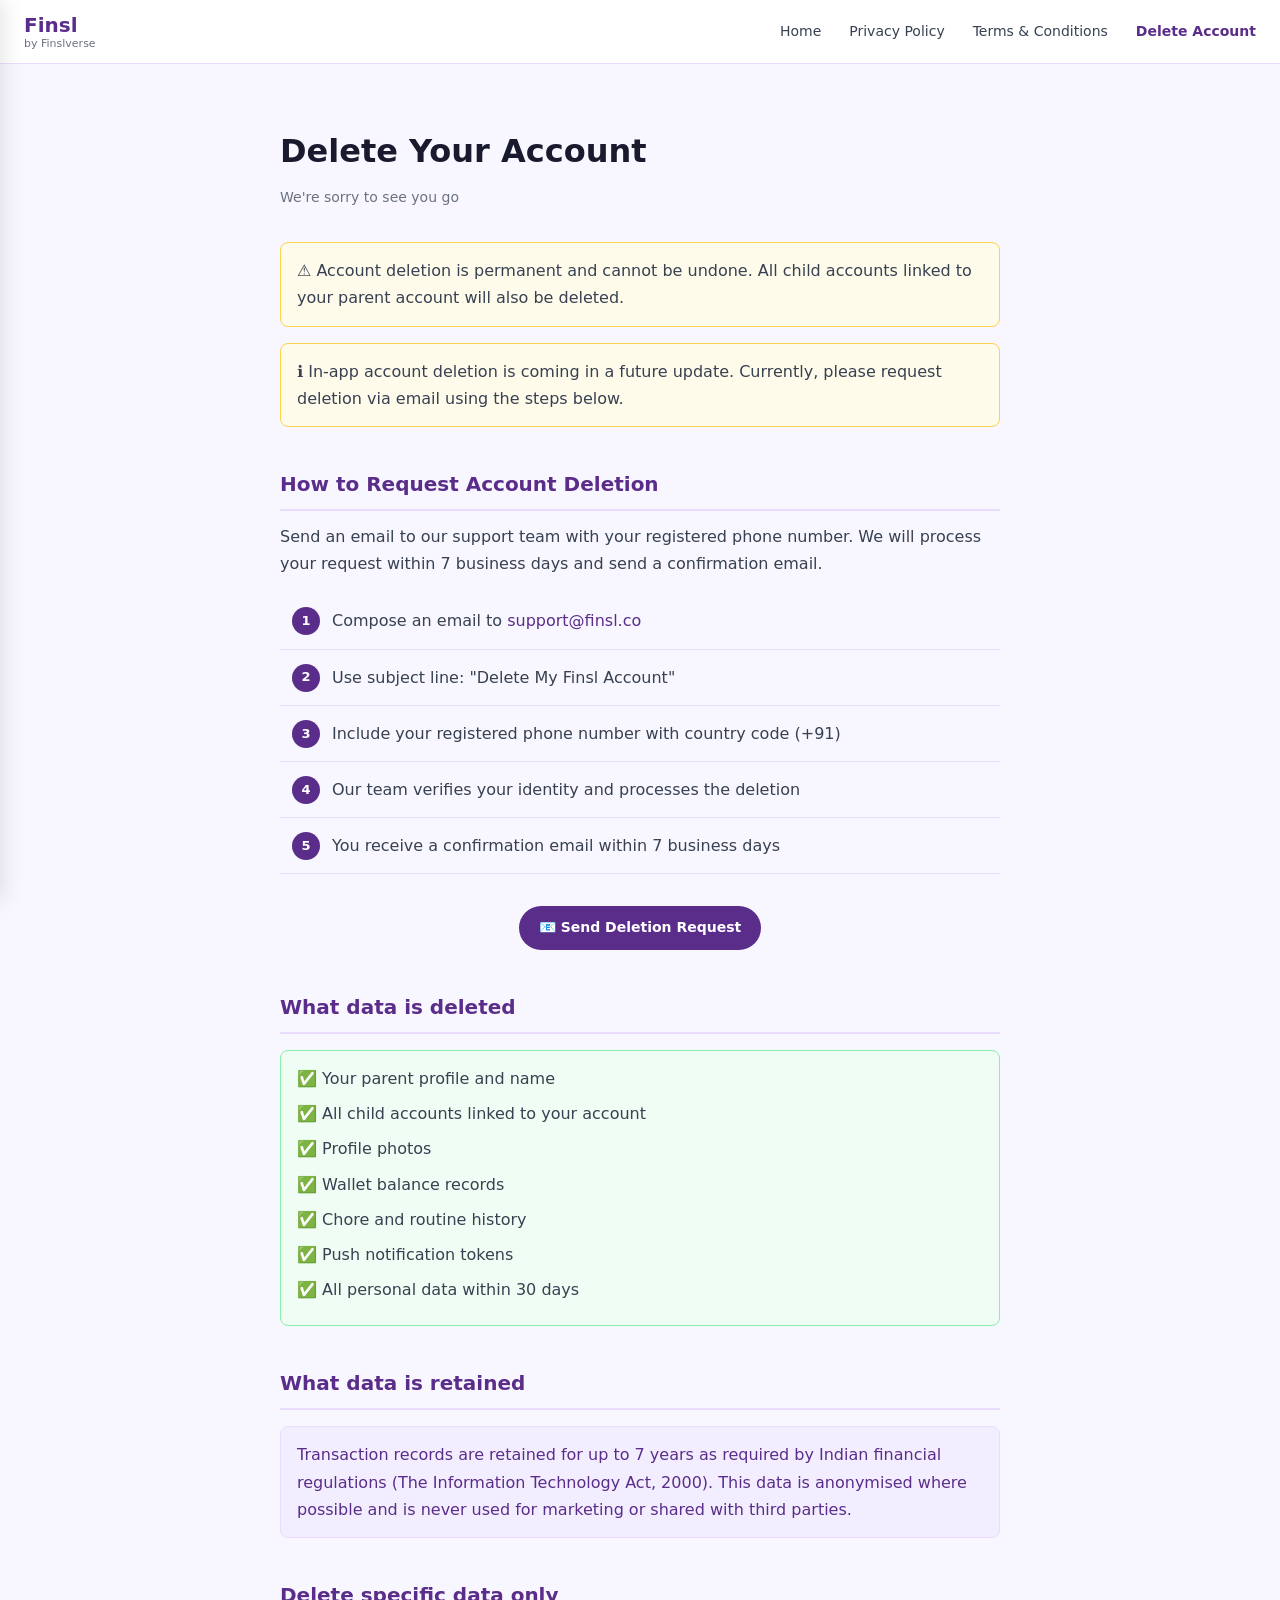
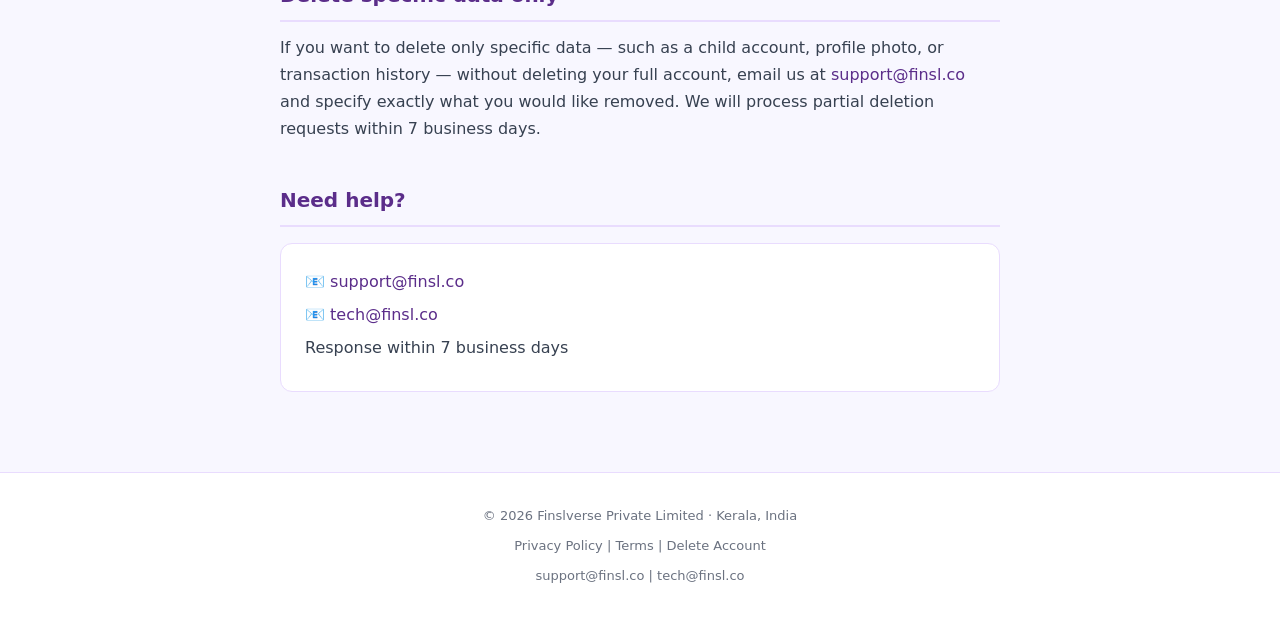
==== delete-account.html @ dcd18b8c "added delete account data" ====
<!DOCTYPE html>
<html lang="en">
<head>
  <meta charset="UTF-8" />
  <meta name="viewport" content="width=device-width, initial-scale=1.0" />
  <title>Delete Account — Finsl by Finslverse</title>
  <meta name="description" content="Request deletion of your Finsl account and all associated data." />
  <link rel="stylesheet" href="shared/style.css" />
</head>
<body>

<header class="site-header">
  <div class="header-left">
    <a href="index.html" class="logo-link">
      <div class="logo">Finsl</div>
      <div class="logo-sub">by Finslverse</div>
    </a>
  </div>
  <nav class="nav-desktop">
    <a href="index.html">Home</a>
    <a href="privacy-policy.html">Privacy Policy</a>
    <a href="terms.html">Terms &amp; Conditions</a>
    <a href="delete-account.html">Delete Account</a>
  </nav>
  <button class="hamburger" aria-label="Open menu">☰</button>
</header>

<div class="overlay" id="overlay"></div>
<aside class="sidebar" id="sidebar">
  <button class="sidebar-close" aria-label="Close menu">×</button>
  <nav class="nav-mobile">
    <a href="index.html"><span class="nav-icon">🏠</span> Home</a>
    <a href="privacy-policy.html"><span class="nav-icon">🔒</span> Privacy Policy</a>
    <a href="terms.html"><span class="nav-icon">📄</span> Terms &amp; Conditions</a>
    <a href="delete-account.html"><span class="nav-icon">🗑️</span> Delete Account</a>
  </nav>
</aside>

<main class="page-wrapper">
  <h1 class="page-title">Delete Your Account</h1>
  <p class="page-subtitle">We're sorry to see you go</p>

  <div class="warning">
    ⚠️ Account deletion is permanent and cannot be undone. All child accounts linked to your parent account will also be deleted.
  </div>

  <div class="warning">
    ℹ️ In-app account deletion is coming in a future update. Currently, please request deletion via email using the steps below.
  </div>

  <h2 class="section-title">How to Request Account Deletion</h2>
  <p>Send an email to our support team with your registered phone number. We will process your request within 7 business days and send a confirmation email.</p>

  <ol class="steps">
    <li>Compose an email to <a href="mailto:support@finsl.co">support@finsl.co</a></li>
    <li>Use subject line: "Delete My Finsl Account"</li>
    <li>Include your registered phone number with country code (+91)</li>
    <li>Our team verifies your identity and processes the deletion</li>
    <li>You receive a confirmation email within 7 business days</li>
  </ol>

  <div class="btn-center">
    <a href="mailto:support@finsl.co?subject=Delete%20My%20Finsl%20Account&amp;body=Please%20delete%20my%20Finsl%20account.%0A%0ARegistered%20phone%20number%3A%20%2B91" class="btn-primary">📧 Send Deletion Request</a>
  </div>

  <h2 class="section-title">What data is deleted</h2>
  <div class="success">
    <ul class="check-list">
      <li>✅ Your parent profile and name</li>
      <li>✅ All child accounts linked to your account</li>
      <li>✅ Profile photos</li>
      <li>✅ Wallet balance records</li>
      <li>✅ Chore and routine history</li>
      <li>✅ Push notification tokens</li>
      <li>✅ All personal data within 30 days</li>
    </ul>
  </div>

  <h2 class="section-title">What data is retained</h2>
  <div class="info-card">
    Transaction records are retained for up to 7 years as required by Indian financial regulations (The Information Technology Act, 2000). This data is anonymised where possible and is never used for marketing or shared with third parties.
  </div>

  <h2 class="section-title">Delete specific data only</h2>
  <p>If you want to delete only specific data — such as a child account, profile photo, or transaction history — without deleting your full account, email us at <a href="mailto:support@finsl.co">support@finsl.co</a> and specify exactly what you would like removed. We will process partial deletion requests within 7 business days.</p>

  <h2 class="section-title">Need help?</h2>
  <div class="contact-card">
    <p>📧 <a href="mailto:support@finsl.co">support@finsl.co</a></p>
    <p>📧 <a href="mailto:tech@finsl.co">tech@finsl.co</a></p>
    <p>Response within 7 business days</p>
  </div>
</main>

<footer class="site-footer">
  <p>© 2026 Finslverse Private Limited · Kerala, India</p>
  <p><a href="privacy-policy.html">Privacy Policy</a> | <a href="terms.html">Terms</a> | <a href="delete-account.html">Delete Account</a></p>
  <p><a href="mailto:support@finsl.co">support@finsl.co</a> | <a href="mailto:tech@finsl.co">tech@finsl.co</a></p>
</footer>

<script src="shared/nav.js"></script>
</body>
</html>
---- shared/style.css ----
:root {
  --brand: #5B2D8A;
  --brand-light: #F3EEFF;
  --brand-border: #E9DCFE;
  --brand-dark: #3D1A6E;
  --text-dark: #1A1A2E;
  --text-body: #374151;
  --text-muted: #6B7280;
  --white: #FFFFFF;
  --bg: #F8F7FF;
  --warning-bg: #FFFBEB;
  --warning-border: #FCD34D;
  --success-bg: #F0FDF4;
  --success-border: #86EFAC;
}

* {
  box-sizing: border-box;
  margin: 0;
  padding: 0;
}

html {
  scroll-behavior: smooth;
}

body {
  font-family: system-ui, -apple-system, 'Segoe UI', Roboto, sans-serif;
  font-size: 16px;
  line-height: 1.7;
  color: var(--text-body);
  background: var(--bg);
}

a {
  color: var(--brand);
  text-decoration: none;
}

a:hover {
  text-decoration: underline;
}

/* ── Header ── */

.site-header {
  position: sticky;
  top: 0;
  z-index: 100;
  background: var(--white);
  border-bottom: 1px solid var(--brand-border);
  padding: 0 24px;
  height: 64px;
  display: flex;
  align-items: center;
  justify-content: space-between;
}

.header-left {
  display: flex;
  flex-direction: column;
  justify-content: center;
}

.logo-link {
  text-decoration: none;
}

.logo-link:hover {
  text-decoration: none;
}

.logo {
  font-size: 20px;
  font-weight: 700;
  color: var(--brand);
  line-height: 1.2;
}

.logo-sub {
  font-size: 11px;
  color: var(--text-muted);
  line-height: 1.2;
}

.nav-desktop {
  display: flex;
  align-items: center;
  gap: 28px;
}

.nav-desktop a {
  font-size: 14px;
  color: var(--text-body);
  text-decoration: none;
}

.nav-desktop a:hover {
  color: var(--brand);
  text-decoration: none;
}

.nav-desktop a.active {
  color: var(--brand);
  font-weight: 600;
}

.hamburger {
  display: none;
  background: none;
  border: none;
  font-size: 24px;
  color: var(--brand);
  cursor: pointer;
  padding: 4px;
  line-height: 1;
}

/* ── Mobile Sidebar ── */

.overlay {
  display: none;
  position: fixed;
  inset: 0;
  background: rgba(0, 0, 0, 0.4);
  z-index: 150;
}

.overlay.visible {
  display: block;
}

.sidebar {
  position: fixed;
  top: 0;
  left: -280px;
  width: 280px;
  height: 100vh;
  background: var(--white);
  box-shadow: 4px 0 20px rgba(0, 0, 0, 0.1);
  z-index: 200;
  transition: left 0.3s ease;
  padding: 80px 24px 40px;
}

.sidebar.open {
  left: 0;
}

.sidebar-close {
  position: absolute;
  top: 20px;
  right: 20px;
  background: none;
  border: none;
  font-size: 28px;
  color: var(--text-muted);
  cursor: pointer;
  line-height: 1;
  padding: 4px;
}

.nav-mobile a {
  display: flex;
  align-items: center;
  gap: 10px;
  padding: 14px 16px;
  border-radius: 8px;
  margin-bottom: 4px;
  font-size: 15px;
  color: var(--text-body);
  text-decoration: none;
}

.nav-mobile a:hover {
  background: var(--brand-light);
  text-decoration: none;
}

.nav-mobile a.active {
  background: var(--brand-light);
  color: var(--brand);
  font-weight: 600;
}

.nav-icon {
  font-size: 18px;
}

/* ── Main Layout ── */

.page-wrapper {
  max-width: 800px;
  margin: 0 auto;
  padding: 48px 24px 80px;
}

/* ── Hero (homepage) ── */

.hero {
  background: linear-gradient(135deg, #5B2D8A 0%, #7C3AED 100%);
  padding: 64px 24px;
  text-align: center;
  color: var(--white);
}

.hero h1 {
  font-size: 36px;
  font-weight: 800;
  margin: 16px 0 8px;
  color: var(--white);
}

.hero-subtitle {
  font-size: 16px;
  opacity: 0.9;
  max-width: 500px;
  margin: 0 auto 8px;
  line-height: 1.7;
}

.hero-company {
  font-size: 13px;
  opacity: 0.7;
  margin-top: 16px;
}

/* ── Typography ── */

.page-title {
  font-size: 32px;
  font-weight: 800;
  color: var(--text-dark);
  margin-bottom: 8px;
}

.page-subtitle {
  font-size: 14px;
  color: var(--text-muted);
  margin-bottom: 32px;
}

.section-title {
  font-size: 20px;
  font-weight: 700;
  color: var(--brand);
  margin: 40px 0 12px;
  padding-bottom: 8px;
  border-bottom: 2px solid var(--brand-border);
}

.sub-title {
  font-size: 16px;
  font-weight: 600;
  color: var(--text-dark);
  margin: 20px 0 8px;
}

.section-heading {
  font-size: 22px;
  font-weight: 700;
  color: var(--text-dark);
  text-align: center;
  margin-bottom: 8px;
}

.section-intro {
  text-align: center;
  color: var(--text-muted);
  margin-bottom: 8px;
}

p {
  margin-bottom: 14px;
}

ul {
  margin: 8px 0 16px 20px;
}

ul li {
  margin-bottom: 8px;
}

/* ── Callout / Alert Boxes ── */

.callout {
  background: var(--brand-light);
  border-left: 4px solid var(--brand);
  border-radius: 0 8px 8px 0;
  padding: 14px 18px;
  font-size: 14px;
  color: var(--brand);
  margin-bottom: 24px;
}

.warning {
  background: var(--warning-bg);
  border: 1px solid var(--warning-border);
  border-radius: 8px;
  padding: 14px 16px;
  margin: 16px 0;
}

.success {
  background: var(--success-bg);
  border: 1px solid var(--success-border);
  border-radius: 8px;
  padding: 14px 16px;
  margin: 16px 0;
}

.info-card {
  background: var(--brand-light);
  border: 1px solid var(--brand-border);
  border-radius: 8px;
  padding: 14px 16px;
  margin: 16px 0;
  color: var(--brand);
}

/* ── Permission Cards ── */

.permission-card {
  background: var(--white);
  border: 1px solid var(--brand-border);
  border-radius: 12px;
  padding: 16px 20px;
  margin-bottom: 12px;
}

.permission-badge {
  font-family: monospace;
  font-size: 12px;
  font-weight: 700;
  color: var(--brand);
  background: var(--brand-light);
  padding: 3px 10px;
  border-radius: 4px;
  display: inline-block;
  margin-bottom: 8px;
}

.permission-card p {
  margin: 0;
  font-size: 15px;
}

/* ── Cards (homepage) ── */

.card-grid {
  display: grid;
  grid-template-columns: 1fr 1fr;
  gap: 20px;
  margin: 32px 0;
}

.card {
  background: var(--white);
  border: 1px solid var(--brand-border);
  border-radius: 16px;
  padding: 28px 24px;
  transition: box-shadow 0.2s;
}

.card:hover {
  box-shadow: 0 4px 20px rgba(91, 45, 138, 0.12);
}

.card-icon {
  font-size: 32px;
  margin-bottom: 12px;
}

.card-title {
  font-size: 18px;
  font-weight: 700;
  color: var(--text-dark);
  margin-bottom: 8px;
}

.card-desc {
  font-size: 14px;
  color: var(--text-muted);
  margin-bottom: 20px;
  line-height: 1.6;
}

.btn-primary {
  display: inline-block;
  background: var(--brand);
  color: var(--white);
  padding: 10px 20px;
  border-radius: 9999px;
  font-size: 14px;
  font-weight: 600;
  text-decoration: none;
}

.btn-primary:hover {
  background: var(--brand-dark);
  text-decoration: none;
}

.btn-outline {
  display: inline-block;
  border: 2px solid var(--brand);
  color: var(--brand);
  padding: 10px 20px;
  border-radius: 9999px;
  font-size: 14px;
  font-weight: 600;
  text-decoration: none;
}

.btn-outline:hover {
  text-decoration: none;
}

.btn-center {
  text-align: center;
  margin: 32px 0;
}

.contact-links {
  font-size: 14px;
  line-height: 2;
}

.contact-links a {
  display: block;
}

.contact-note {
  font-size: 13px;
  color: var(--text-muted);
  margin-top: 8px;
}

/* ── Trust Badges ── */

.trust-row {
  display: flex;
  flex-wrap: wrap;
  gap: 16px;
  margin: 32px 0;
}

.trust-badge {
  display: flex;
  align-items: center;
  gap: 8px;
  font-size: 13px;
  font-weight: 500;
  color: var(--text-body);
  background: var(--white);
  border: 1px solid var(--brand-border);
  border-radius: 9999px;
  padding: 8px 16px;
}

/* ── Numbered Steps ── */

.steps {
  list-style: none;
  counter-reset: steps;
  margin: 16px 0 24px;
}

.steps li {
  counter-increment: steps;
  position: relative;
  padding: 14px 14px 14px 52px;
  border-bottom: 1px solid var(--brand-border);
}

.steps li::before {
  content: counter(steps);
  position: absolute;
  left: 12px;
  top: 14px;
  background: var(--brand);
  color: var(--white);
  width: 28px;
  height: 28px;
  border-radius: 50%;
  display: flex;
  align-items: center;
  justify-content: center;
  font-size: 13px;
  font-weight: 700;
}

/* ── Contact Card ── */

.contact-card {
  background: var(--white);
  border: 1px solid var(--brand-border);
  border-radius: 12px;
  padding: 24px;
  margin-top: 16px;
}

.contact-card p {
  margin-bottom: 6px;
}

.footer-note {
  margin-top: 32px;
  font-size: 13px;
  color: var(--text-muted);
  font-style: italic;
}

.check-list {
  list-style: none;
  margin: 0;
  padding: 0;
}

.check-list li {
  margin-bottom: 8px;
}

/* ── Footer ── */

.site-footer {
  background: var(--white);
  border-top: 1px solid var(--brand-border);
  padding: 32px 24px;
  text-align: center;
  font-size: 13px;
  color: var(--text-muted);
}

.site-footer p {
  margin-bottom: 8px;
}

.site-footer a {
  color: var(--text-muted);
}

.site-footer a:hover {
  color: var(--brand);
}

/* ── Responsive ── */

@media (min-width: 768px) {
  .page-wrapper {
    padding: 60px 40px 80px;
  }
}

@media (max-width: 767px) {
  .nav-desktop {
    display: none;
  }

  .hamburger {
    display: block;
  }

  .card-grid {
    grid-template-columns: 1fr;
  }

  .hero h1 {
    font-size: 28px;
  }
}
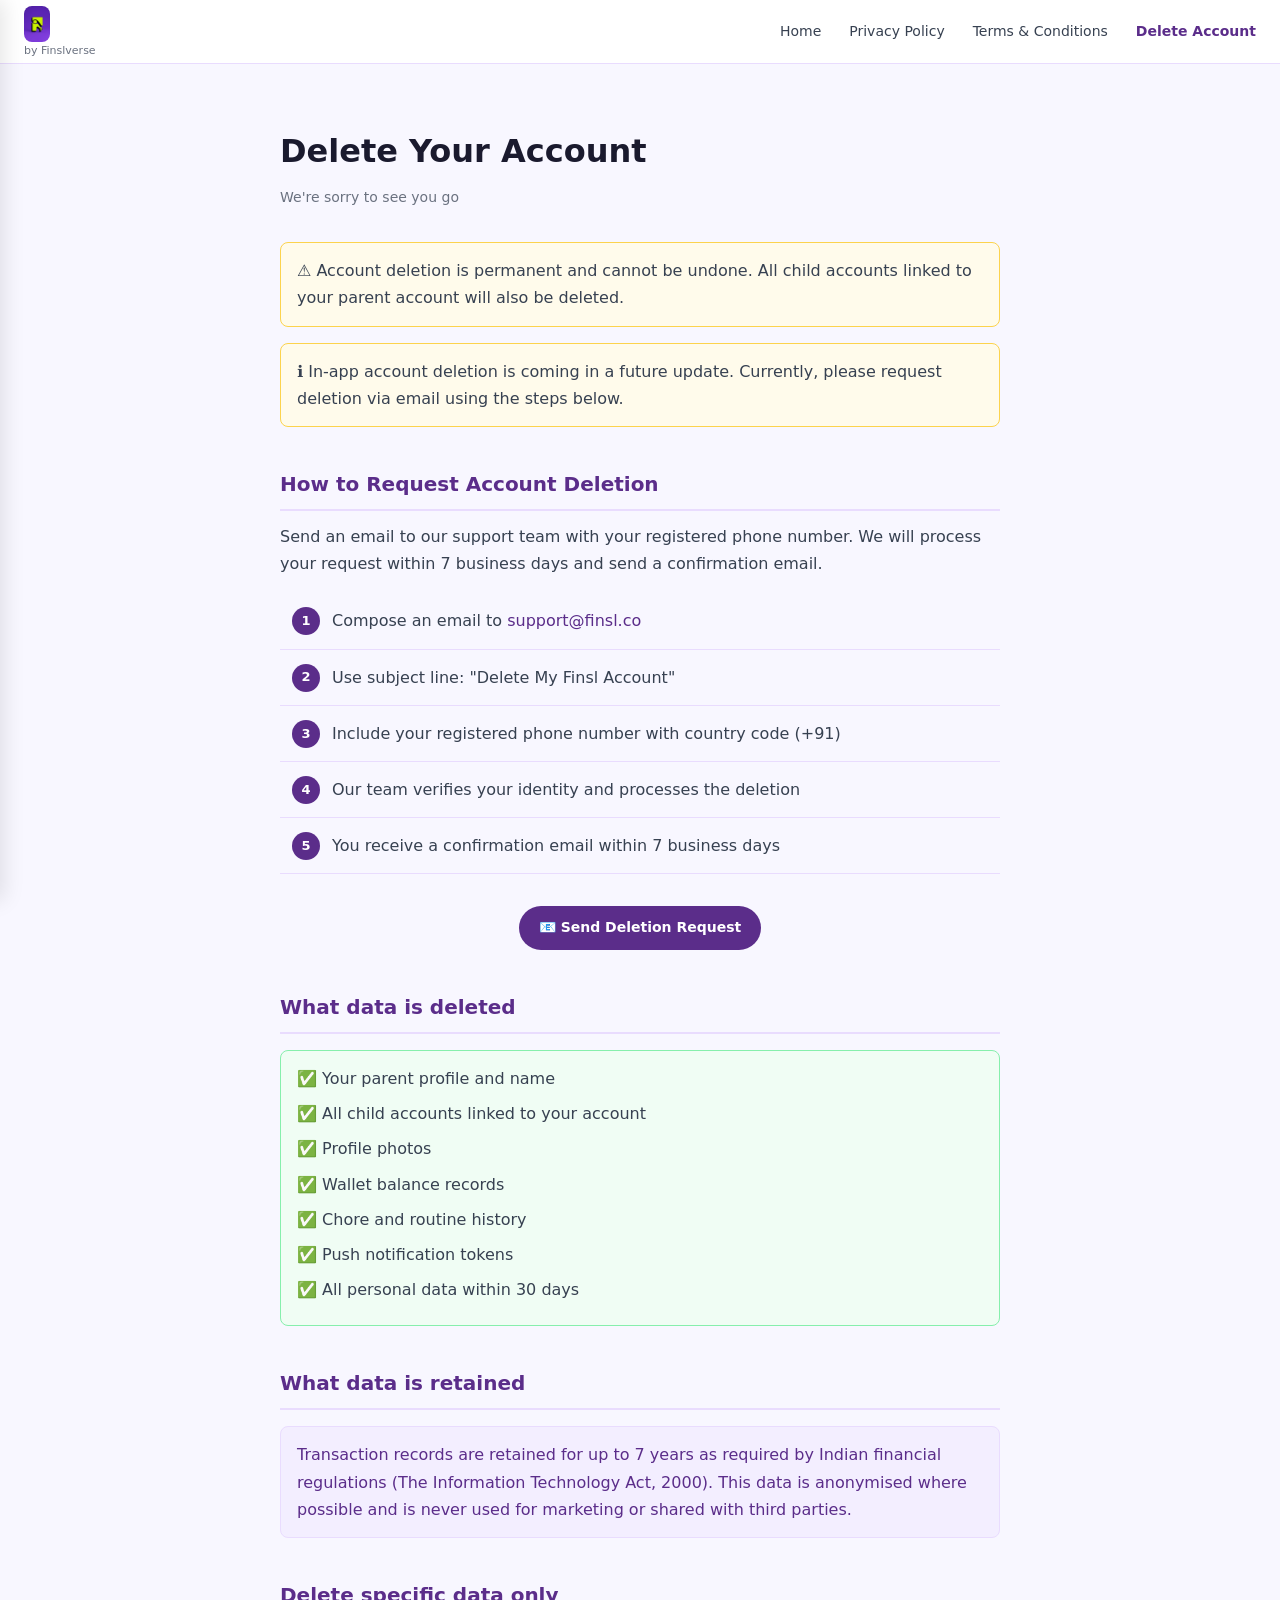
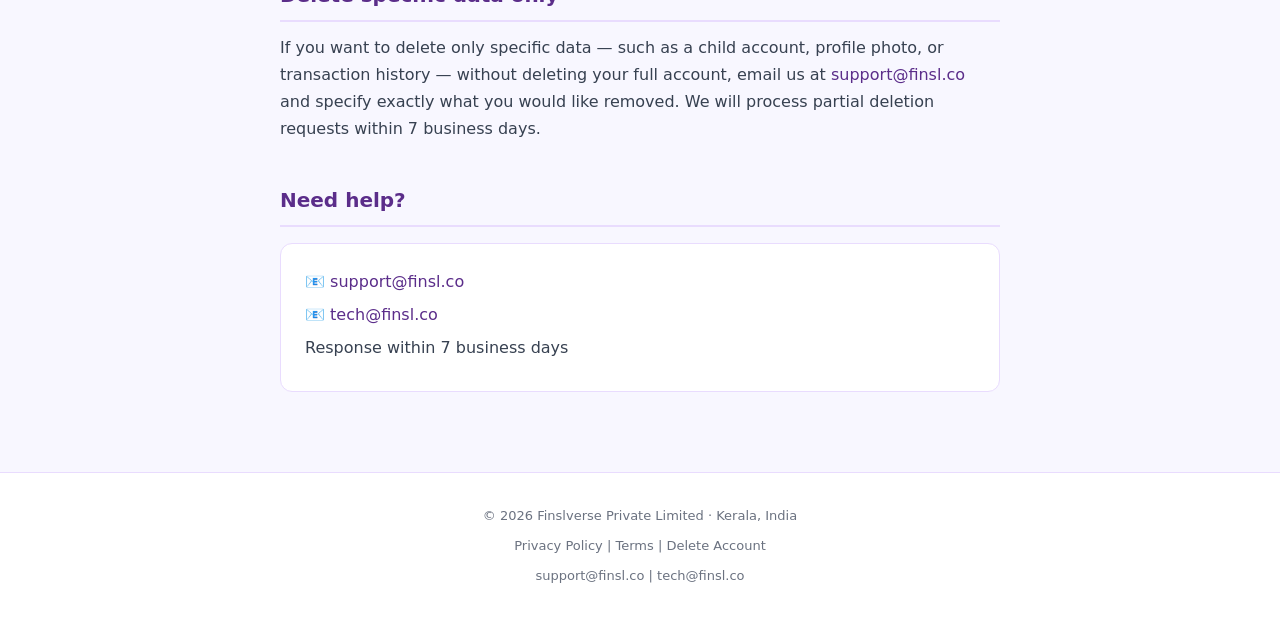
==== commit 83c334de: "added company logo" ====
--- a/delete-account.html
+++ b/delete-account.html
@@ -12,7 +12,7 @@
 <header class="site-header">
   <div class="header-left">
     <a href="index.html" class="logo-link">
-      <div class="logo">Finsl</div>
+      <img src="shared/assets/logo.jpeg" alt="Finsl" class="logo-img" />
       <div class="logo-sub">by Finslverse</div>
     </a>
   </div>
--- a/shared/style.css
+++ b/shared/style.css
@@ -63,6 +63,9 @@
 }
 
 .logo-link {
+  display: flex;
+  flex-direction: column;
+  align-items: flex-start;
   text-decoration: none;
 }
 
@@ -70,17 +73,18 @@
   text-decoration: none;
 }
 
-.logo {
-  font-size: 20px;
-  font-weight: 700;
-  color: var(--brand);
-  line-height: 1.2;
+.logo-img {
+  height: 36px;
+  width: auto;
+  border-radius: 8px;
+  display: block;
 }
 
 .logo-sub {
   font-size: 11px;
   color: var(--text-muted);
   line-height: 1.2;
+  margin-top: 2px;
 }
 
 .nav-desktop {
@@ -202,6 +206,14 @@
   padding: 64px 24px;
   text-align: center;
   color: var(--white);
+}
+
+.hero-logo {
+  height: 80px;
+  width: auto;
+  border-radius: 16px;
+  display: block;
+  margin: 0 auto;
 }
 
 .hero h1 {
